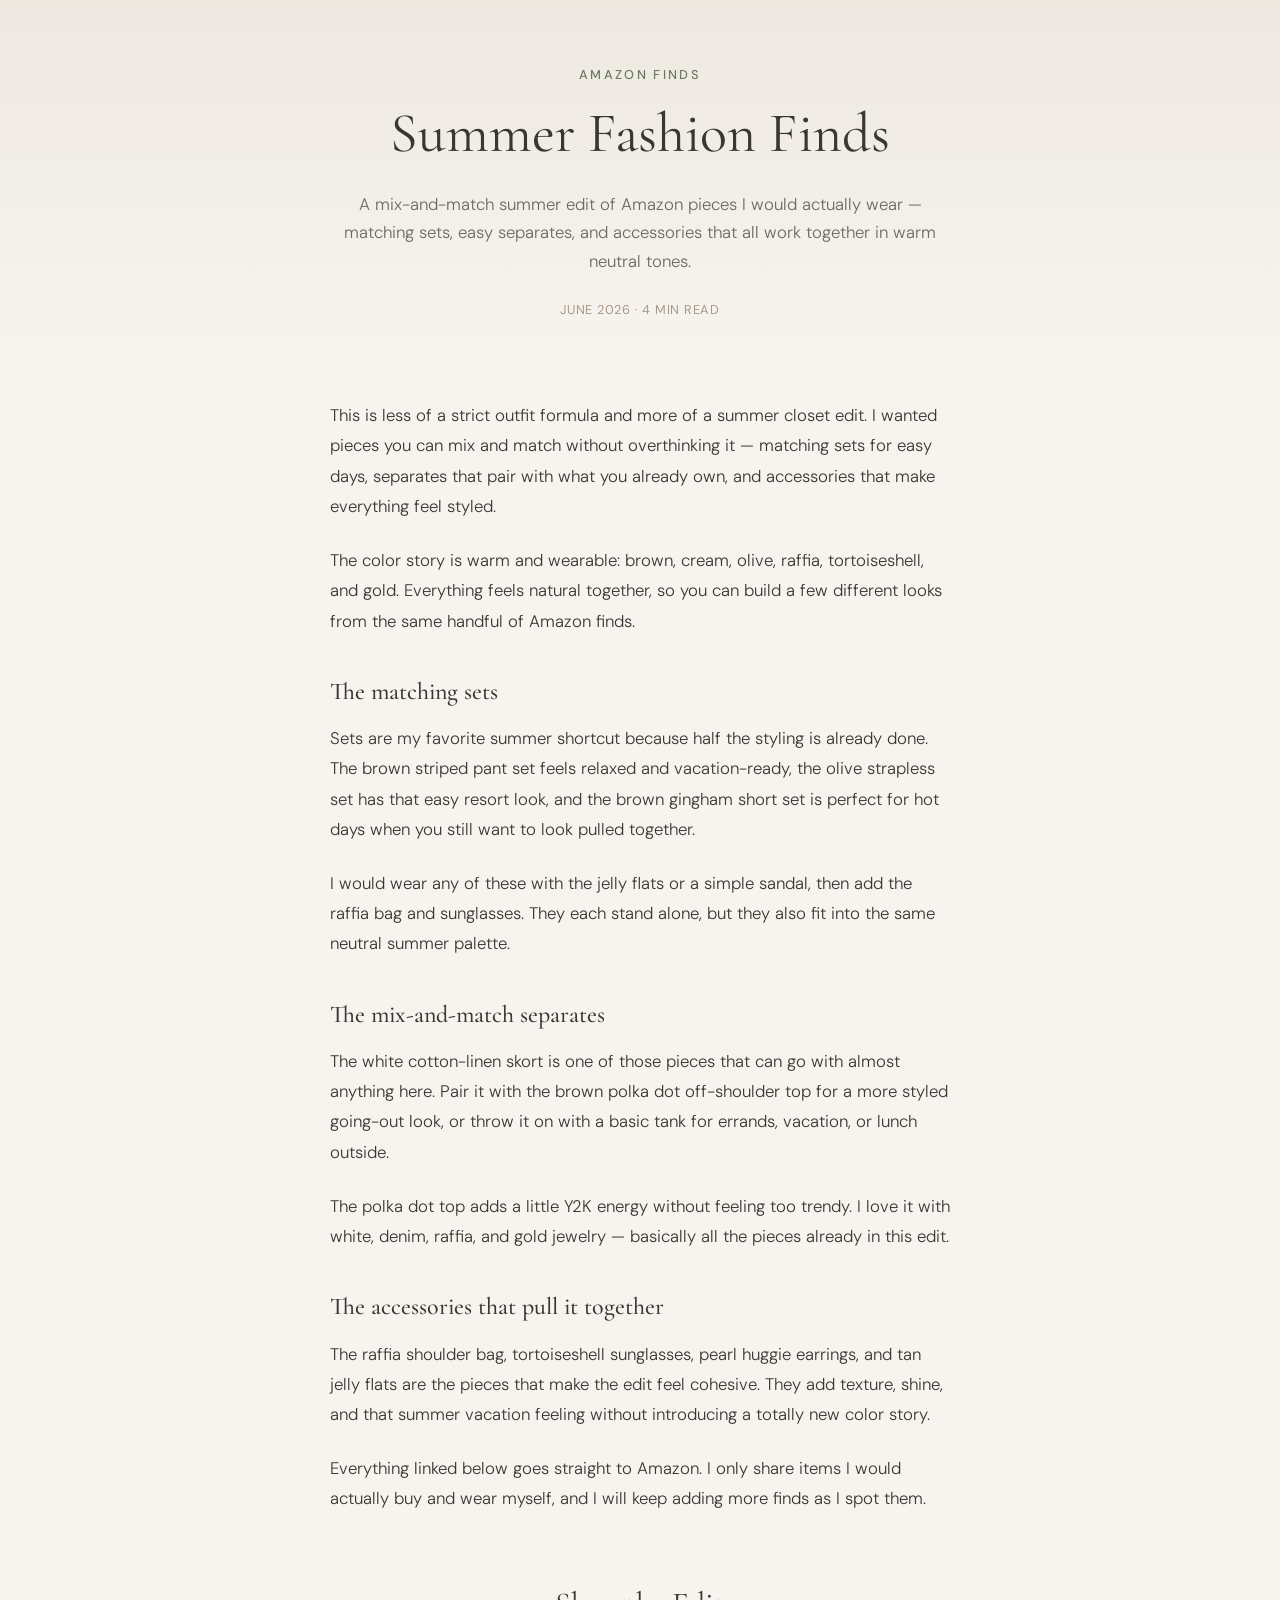
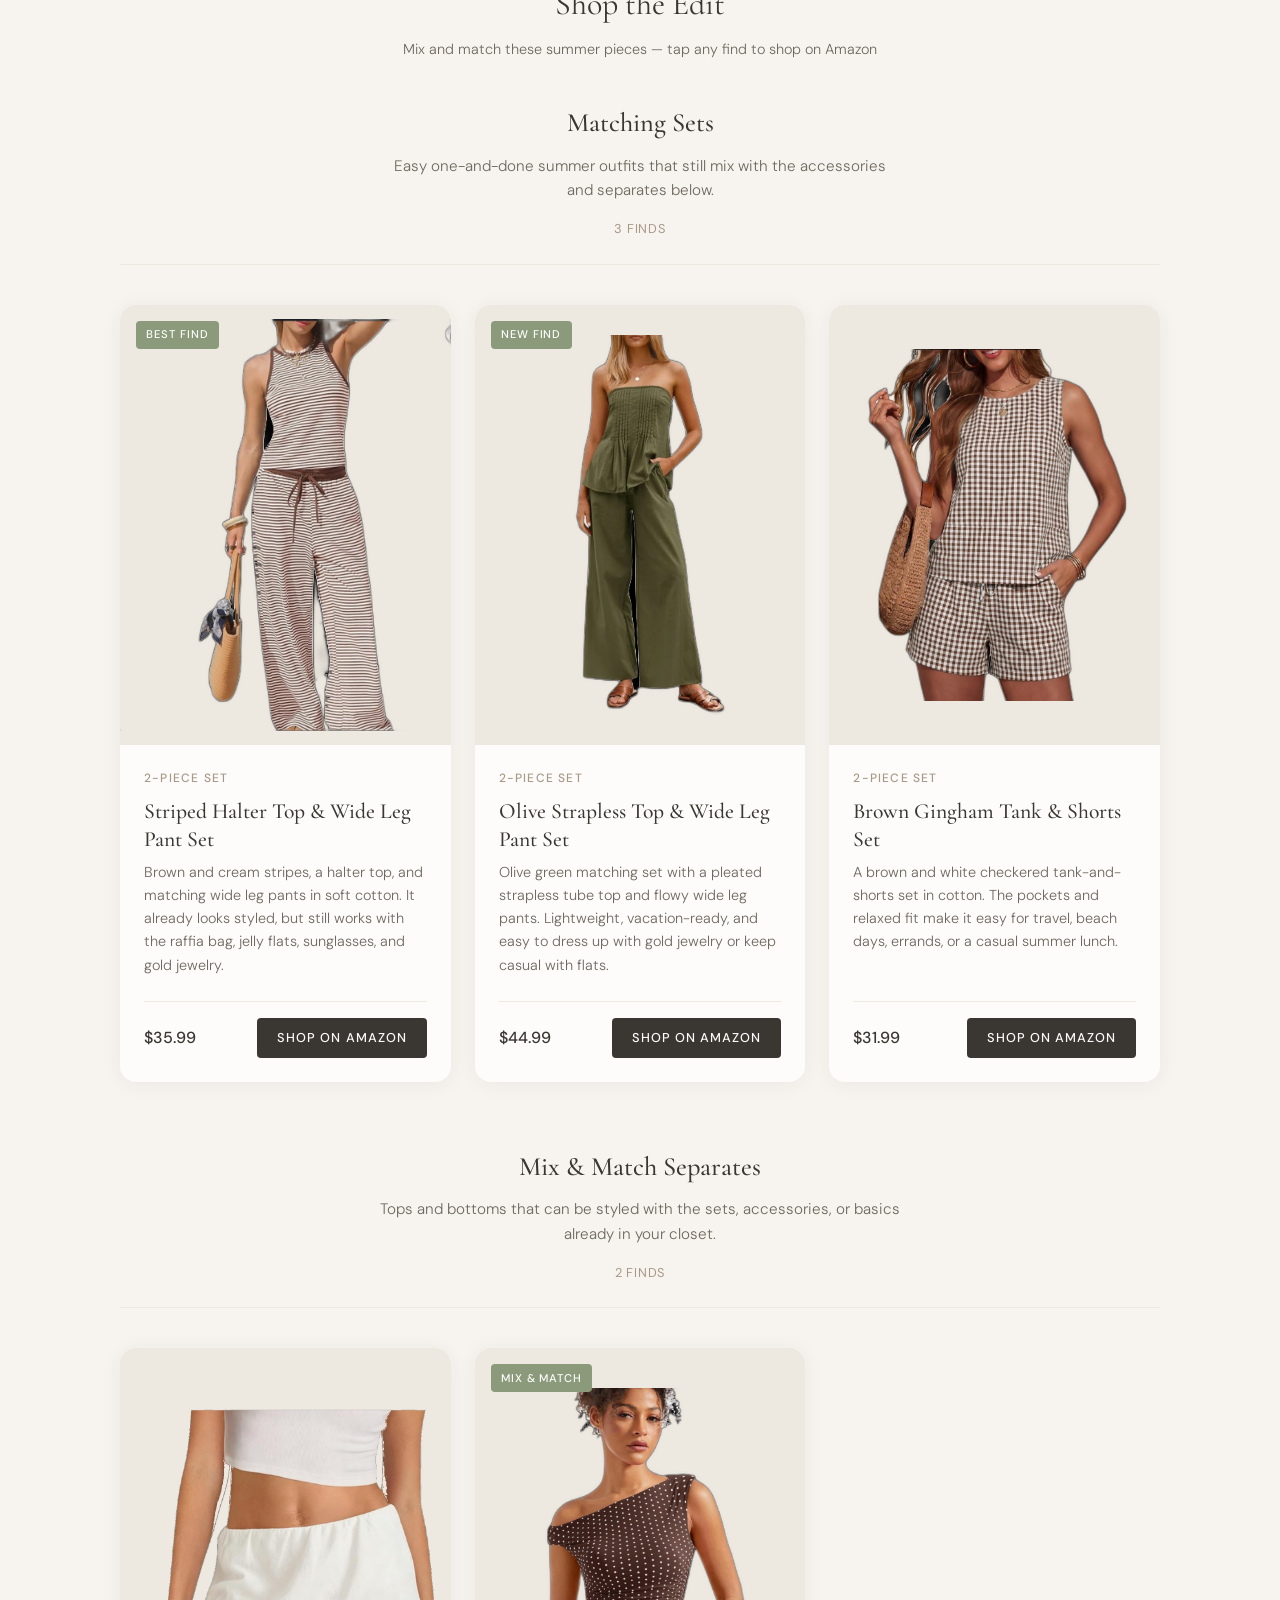
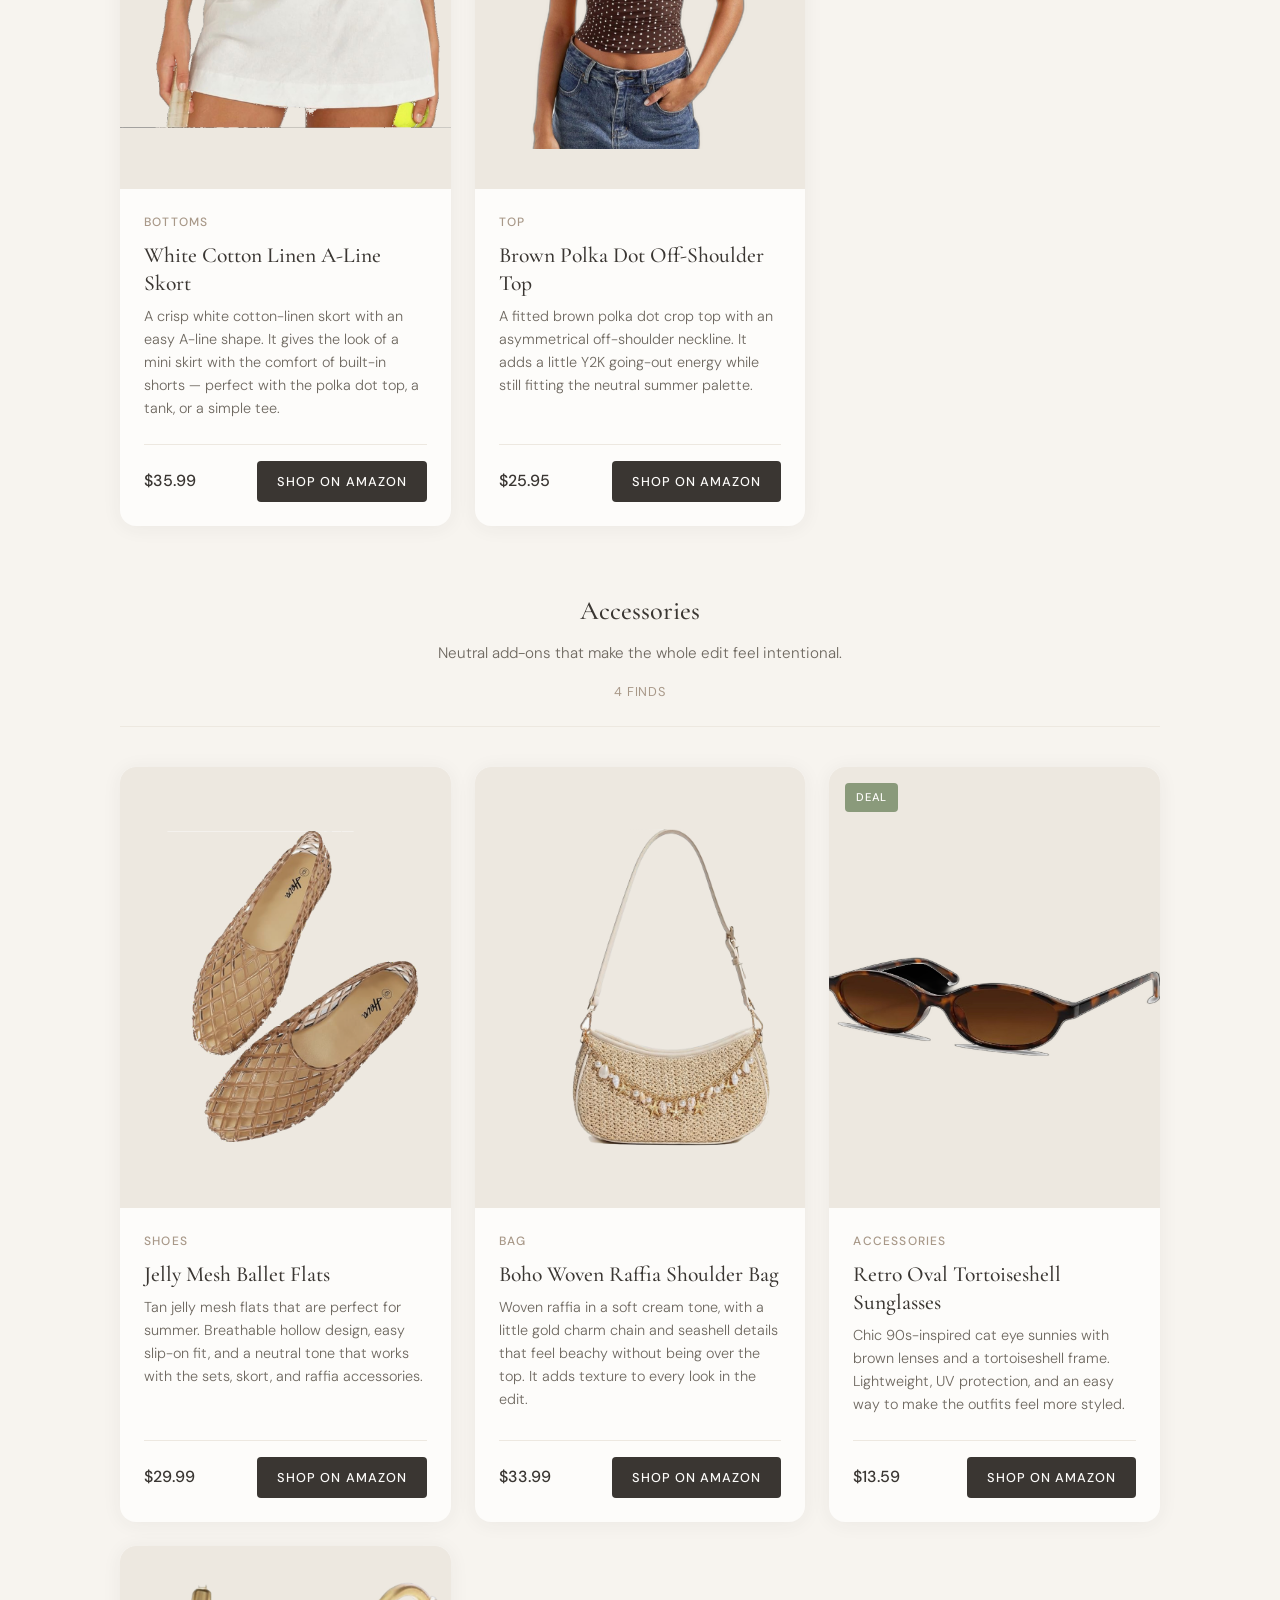
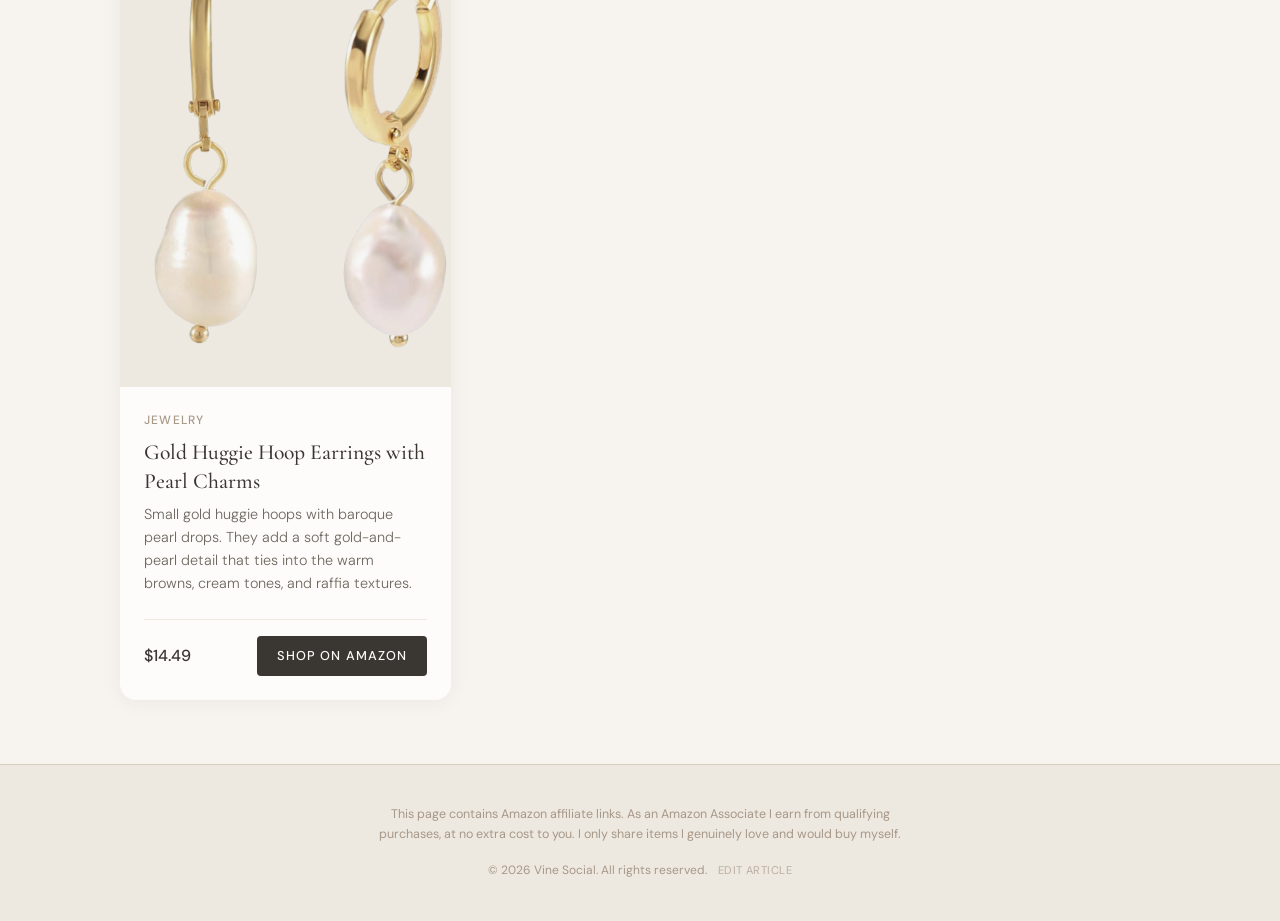
==== index.html @ 77b3d3ae "Create summer fashion finds affiliate site" ====
<!DOCTYPE html>
<html lang="en">
<head>
  <meta charset="UTF-8">
  <meta name="viewport" content="width=device-width, initial-scale=1.0">
  <title>Summer Fashion Finds — Amazon Summer Style</title>
  <meta name="description" content="Mix-and-match Amazon summer fashion finds — matching sets, easy separates, and neutral accessories.">

  <!-- Pinterest / social sharing -->
  <meta property="og:type" content="article">
  <meta property="og:title" content="Summer Fashion Finds — Amazon Summer Style">
  <meta property="og:description" content="My favorite Amazon pieces for warm weather — matching sets, easy separates, and neutral accessories.">
  <meta property="og:image" content="https://images.unsplash.com/photo-1490481651871-ab68de25d43d?w=1200&h=630&fit=crop">
  <meta name="pinterest-rich-pin" content="false">

  <link rel="preconnect" href="https://fonts.googleapis.com">
  <link rel="preconnect" href="https://fonts.gstatic.com" crossorigin>
  <link href="https://fonts.googleapis.com/css2?family=Cormorant+Garamond:ital,wght@0,400;0,500;0,600;1,400&family=DM+Sans:ital,opsz,wght@0,9..40,300;0,9..40,400;0,9..40,500;1,9..40,300&display=swap" rel="stylesheet">
  <link rel="stylesheet" href="styles.css">
</head>
<body>
  <main>
    <section class="hero">
      <div class="container hero-inner">
        <p class="hero-eyebrow" id="hero-eyebrow">Amazon Finds</p>
        <h1 class="hero-title" id="hero-title">Summer Fashion Finds</h1>
        <p class="hero-lead" id="hero-lead"></p>
        <p class="hero-meta" id="hero-meta"></p>
      </div>
    </section>

    <article class="blog container" id="blog">
      <div class="blog-inner" id="blog-content">
        <!-- Blog rendered by app.js -->
      </div>
    </article>

    <section class="collection" id="collection">
      <div class="container">
        <div class="collection-header">
          <h2 id="shop-heading">Shop the Looks</h2>
          <p class="collection-subheading" id="shop-subheading">Mix and match these summer pieces — tap any find to shop on Amazon</p>
        </div>
        <div id="looks-container">
          <!-- Looks rendered by app.js -->
        </div>
      </div>
    </section>
  </main>

  <footer class="site-footer">
    <div class="container footer-inner">
      <p class="disclosure">
        This page contains Amazon affiliate links. As an Amazon Associate I earn from qualifying purchases, 
        at no extra cost to you. I only share items I genuinely love and would buy myself.
      </p>
      <p class="copyright">&copy; <span id="year"></span> <span id="footer-site-name">Vine Social</span>. All rights reserved. <a href="editor.html" class="editor-link">Edit article</a></p>
    </div>
  </footer>

  <script src="items.js"></script>
  <script src="renderer.js"></script>
  <script src="app.js"></script>
</body>
</html>
---- styles.css ----
/* ── Design tokens ─────────────────────────────────────────── */
:root {
  --color-cream: #f7f4ef;
  --color-linen: #ede8e0;
  --color-sand: #d9cfc0;
  --color-taupe: #a89888;
  --color-sage: #8a9a7b;
  --color-sage-dark: #6b7a5e;
  --color-charcoal: #3a3632;
  --color-warm-gray: #6e6860;
  --color-white: #fdfcfa;

  --font-serif: "Cormorant Garamond", Georgia, "Times New Roman", serif;
  --font-sans: "DM Sans", system-ui, -apple-system, sans-serif;

  --radius-sm: 4px;
  --radius-md: 8px;
  --radius-lg: 16px;

  --shadow-soft: 0 2px 20px rgba(58, 54, 50, 0.06);
  --shadow-card: 0 4px 32px rgba(58, 54, 50, 0.08);

  --space-xs: 0.5rem;
  --space-sm: 1rem;
  --space-md: 1.5rem;
  --space-lg: 2.5rem;
  --space-xl: 4rem;
  --space-2xl: 6rem;

  --max-width: 1120px;
  --transition: 0.25s ease;
}

/* ── Reset & base ──────────────────────────────────────────── */
*,
*::before,
*::after {
  box-sizing: border-box;
  margin: 0;
  padding: 0;
}

html {
  scroll-behavior: smooth;
  -webkit-text-size-adjust: 100%;
}

body {
  font-family: var(--font-sans);
  font-size: 1rem;
  font-weight: 400;
  line-height: 1.65;
  color: var(--color-charcoal);
  background-color: var(--color-cream);
  -webkit-font-smoothing: antialiased;
}

img {
  display: block;
  max-width: 100%;
  height: auto;
}

a {
  color: inherit;
  text-decoration: none;
}

/* ── Layout ────────────────────────────────────────────────── */
.container {
  width: 100%;
  max-width: var(--max-width);
  margin-inline: auto;
  padding-inline: var(--space-md);
}

@media (min-width: 768px) {
  .container {
    padding-inline: var(--space-lg);
  }
}

/* ── Header ────────────────────────────────────────────────── */
.site-header {
  position: sticky;
  top: 0;
  z-index: 100;
  background: rgba(247, 244, 239, 0.92);
  backdrop-filter: blur(12px);
  -webkit-backdrop-filter: blur(12px);
  border-bottom: 1px solid var(--color-linen);
}

.site-header .container {
  display: flex;
  align-items: center;
  justify-content: space-between;
  padding-block: var(--space-sm) var(--space-sm);
}

.logo {
  font-family: var(--font-serif);
  font-size: 1.35rem;
  font-weight: 500;
  letter-spacing: 0.02em;
  color: var(--color-charcoal);
}

.site-nav {
  display: flex;
  gap: var(--space-md);
}

.site-nav a {
  font-size: 0.875rem;
  font-weight: 400;
  letter-spacing: 0.04em;
  text-transform: uppercase;
  color: var(--color-warm-gray);
  transition: color var(--transition);
}

.site-nav a:hover {
  color: var(--color-charcoal);
}

/* ── Hero ──────────────────────────────────────────────────── */
.hero {
  padding-block: var(--space-xl) var(--space-lg);
  background: linear-gradient(
    180deg,
    var(--color-linen) 0%,
    var(--color-cream) 100%
  );
  text-align: center;
}

.hero-inner {
  max-width: 680px;
}

.hero-eyebrow {
  font-size: 0.8rem;
  font-weight: 500;
  letter-spacing: 0.18em;
  text-transform: uppercase;
  color: var(--color-sage-dark);
  margin-bottom: var(--space-sm);
}

.hero-title {
  font-family: var(--font-serif);
  font-size: clamp(2.25rem, 6vw, 3.5rem);
  font-weight: 400;
  line-height: 1.15;
  color: var(--color-charcoal);
  margin-bottom: var(--space-md);
}

.hero-lead {
  font-size: 1.05rem;
  font-weight: 300;
  line-height: 1.7;
  color: var(--color-warm-gray);
}

.hero-meta {
  margin-top: var(--space-md);
  font-size: 0.8rem;
  font-weight: 400;
  letter-spacing: 0.06em;
  text-transform: uppercase;
  color: var(--color-taupe);
}

/* ── Blog ──────────────────────────────────────────────────── */
.blog {
  padding-block: var(--space-lg) var(--space-md);
}

.blog-inner {
  max-width: 620px;
  margin-inline: auto;
}

.blog-inner p {
  font-size: 1.05rem;
  font-weight: 300;
  line-height: 1.8;
  color: var(--color-charcoal);
  margin-bottom: var(--space-md);
}

.blog-inner p:last-child {
  margin-bottom: 0;
}

.blog-heading {
  font-family: var(--font-serif);
  font-size: 1.5rem;
  font-weight: 500;
  line-height: 1.3;
  color: var(--color-charcoal);
  margin-top: var(--space-lg);
  margin-bottom: var(--space-sm);
}

.blog-heading:first-child {
  margin-top: 0;
}

/* ── Collection ────────────────────────────────────────────── */
.collection {
  padding-block: var(--space-lg) var(--space-xl);
}

.collection-header {
  text-align: center;
  margin-bottom: var(--space-lg);
}

.collection-header h2 {
  font-family: var(--font-serif);
  font-size: 2rem;
  font-weight: 400;
  margin-bottom: var(--space-xs);
}

.collection-subheading {
  margin-top: var(--space-xs);
  font-size: 0.9rem;
  font-weight: 300;
  color: var(--color-warm-gray);
}

/* ── Look sections ─────────────────────────────────────────── */
.look {
  margin-bottom: var(--space-xl);
}

.look:last-child {
  margin-bottom: 0;
}

.look-header {
  text-align: center;
  margin-bottom: var(--space-lg);
  padding-bottom: var(--space-md);
  border-bottom: 1px solid var(--color-linen);
}

.look-name {
  font-family: var(--font-serif);
  font-size: 1.65rem;
  font-weight: 500;
  color: var(--color-charcoal);
  margin-bottom: var(--space-xs);
}

.look-description {
  max-width: 520px;
  margin-inline: auto;
  margin-bottom: var(--space-sm);
  font-size: 0.95rem;
  font-weight: 300;
  line-height: 1.6;
  color: var(--color-warm-gray);
}

.look-meta {
  display: flex;
  flex-wrap: wrap;
  align-items: center;
  justify-content: center;
  gap: var(--space-sm);
}

.look-count {
  font-size: 0.8rem;
  letter-spacing: 0.06em;
  text-transform: uppercase;
  color: var(--color-taupe);
}

.look-total {
  font-family: var(--font-serif);
  font-size: 1.1rem;
  font-style: italic;
  color: var(--color-sage-dark);
}

.look-budget {
  padding: 0.3rem 0.7rem;
  font-size: 0.7rem;
  font-weight: 500;
  letter-spacing: 0.08em;
  text-transform: uppercase;
  border-radius: var(--radius-sm);
}

.look-budget-ok {
  color: var(--color-white);
  background: var(--color-sage);
}

.look-budget-over {
  color: #fff;
  background: #a85858;
}

/* ── Product grid ──────────────────────────────────────────── */
.product-grid {
  display: grid;
  grid-template-columns: 1fr;
  gap: var(--space-lg);
}

@media (min-width: 540px) {
  .product-grid {
    grid-template-columns: repeat(2, 1fr);
  }
}

@media (min-width: 900px) {
  .product-grid {
    grid-template-columns: repeat(3, 1fr);
    gap: var(--space-md);
  }
}

/* ── Product card ──────────────────────────────────────────── */
.product-card {
  display: flex;
  flex-direction: column;
  background: var(--color-white);
  border-radius: var(--radius-lg);
  overflow: hidden;
  box-shadow: var(--shadow-soft);
  transition: box-shadow var(--transition), transform var(--transition);
}

.product-card:hover {
  box-shadow: var(--shadow-card);
  transform: translateY(-2px);
}

.product-image-wrap {
  position: relative;
  aspect-ratio: 3 / 4;
  overflow: hidden;
  background: var(--color-linen);
}

.product-image-wrap img {
  width: 100%;
  height: 100%;
  object-fit: contain;
  object-position: center;
  transition: transform 0.5s ease;
}

.product-card:hover .product-image-wrap img {
  transform: scale(1.03);
}

.product-badge {
  position: absolute;
  top: var(--space-sm);
  left: var(--space-sm);
  padding: 0.3rem 0.65rem;
  font-size: 0.7rem;
  font-weight: 500;
  letter-spacing: 0.08em;
  text-transform: uppercase;
  color: var(--color-white);
  background: var(--color-sage);
  border-radius: var(--radius-sm);
}

.product-body {
  display: flex;
  flex-direction: column;
  flex: 1;
  padding: var(--space-md);
  gap: var(--space-xs);
}

.product-category {
  font-size: 0.75rem;
  font-weight: 500;
  letter-spacing: 0.1em;
  text-transform: uppercase;
  color: var(--color-taupe);
}

.product-title {
  font-family: var(--font-serif);
  font-size: 1.35rem;
  font-weight: 500;
  line-height: 1.3;
  color: var(--color-charcoal);
}

.product-description {
  font-size: 0.9rem;
  font-weight: 300;
  line-height: 1.6;
  color: var(--color-warm-gray);
  flex: 1;
}

.product-footer {
  display: flex;
  align-items: center;
  justify-content: space-between;
  margin-top: var(--space-sm);
  padding-top: var(--space-sm);
  border-top: 1px solid var(--color-linen);
}

.product-price {
  font-size: 1rem;
  font-weight: 500;
  color: var(--color-charcoal);
}

.btn-shop {
  display: inline-flex;
  align-items: center;
  justify-content: center;
  padding: 0.6rem 1.25rem;
  font-family: var(--font-sans);
  font-size: 0.8rem;
  font-weight: 500;
  letter-spacing: 0.08em;
  text-transform: uppercase;
  color: var(--color-white);
  background: var(--color-charcoal);
  border: none;
  border-radius: var(--radius-sm);
  cursor: pointer;
  transition: background var(--transition), transform var(--transition);
}

.btn-shop:hover {
  background: var(--color-sage-dark);
}

.btn-shop:active {
  transform: scale(0.98);
}

/* ── Footer ────────────────────────────────────────────────── */
.site-footer {
  padding-block: var(--space-lg);
  background: var(--color-linen);
  border-top: 1px solid var(--color-sand);
}

.footer-inner {
  text-align: center;
}

.disclosure {
  max-width: 560px;
  margin-inline: auto;
  margin-bottom: var(--space-sm);
  font-size: 0.78rem;
  line-height: 1.6;
  color: var(--color-taupe);
}

.copyright {
  font-size: 0.75rem;
  color: var(--color-taupe);
}

.editor-link {
  margin-left: 0.5rem;
  font-size: 0.7rem;
  letter-spacing: 0.04em;
  text-transform: uppercase;
  color: var(--color-taupe);
  opacity: 0.7;
  transition: opacity var(--transition);
}

.editor-link:hover {
  opacity: 1;
  color: var(--color-charcoal);
}
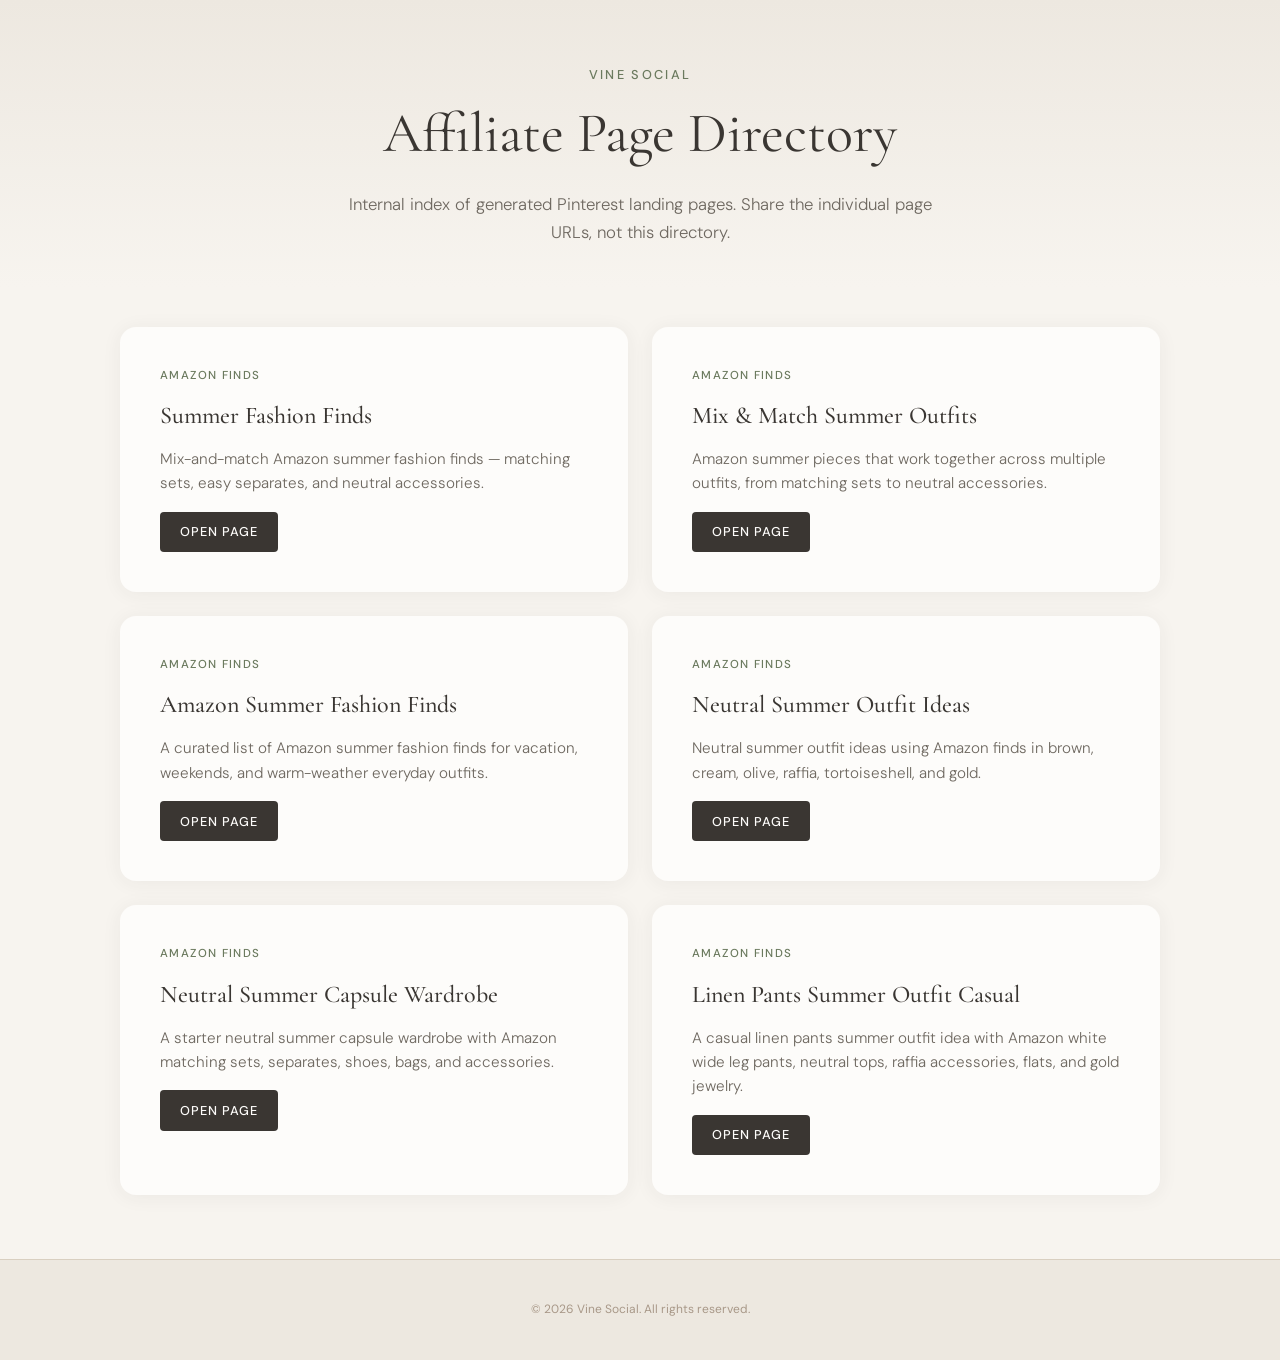
==== commit 1a2e2e21: "Build scalable affiliate landing pages Co-authored-by: Cursor <cursoragent@cursor.com>" ====
--- a/index.html
+++ b/index.html
@@ -3,63 +3,74 @@
 <head>
   <meta charset="UTF-8">
   <meta name="viewport" content="width=device-width, initial-scale=1.0">
-  <title>Summer Fashion Finds — Amazon Summer Style</title>
-  <meta name="description" content="Mix-and-match Amazon summer fashion finds — matching sets, easy separates, and neutral accessories.">
-
-  <!-- Pinterest / social sharing -->
-  <meta property="og:type" content="article">
-  <meta property="og:title" content="Summer Fashion Finds — Amazon Summer Style">
-  <meta property="og:description" content="My favorite Amazon pieces for warm weather — matching sets, easy separates, and neutral accessories.">
-  <meta property="og:image" content="https://images.unsplash.com/photo-1490481651871-ab68de25d43d?w=1200&h=630&fit=crop">
-  <meta name="pinterest-rich-pin" content="false">
-
+  <title>Authentic Finds — Affiliate Page Directory</title>
+  <meta name="description" content="A directory of Vine Social affiliate landing pages for Pinterest traffic.">
   <link rel="preconnect" href="https://fonts.googleapis.com">
   <link rel="preconnect" href="https://fonts.gstatic.com" crossorigin>
   <link href="https://fonts.googleapis.com/css2?family=Cormorant+Garamond:ital,wght@0,400;0,500;0,600;1,400&family=DM+Sans:ital,opsz,wght@0,9..40,300;0,9..40,400;0,9..40,500;1,9..40,300&display=swap" rel="stylesheet">
-  <link rel="stylesheet" href="styles.css">
+  <link rel="stylesheet" href="/styles.css">
 </head>
 <body>
   <main>
     <section class="hero">
       <div class="container hero-inner">
-        <p class="hero-eyebrow" id="hero-eyebrow">Amazon Finds</p>
-        <h1 class="hero-title" id="hero-title">Summer Fashion Finds</h1>
-        <p class="hero-lead" id="hero-lead"></p>
-        <p class="hero-meta" id="hero-meta"></p>
+        <p class="hero-eyebrow">Vine Social</p>
+        <h1 class="hero-title">Affiliate Page Directory</h1>
+        <p class="hero-lead">Internal index of generated Pinterest landing pages. Share the individual page URLs, not this directory.</p>
       </div>
     </section>
 
-    <article class="blog container" id="blog">
-      <div class="blog-inner" id="blog-content">
-        <!-- Blog rendered by app.js -->
-      </div>
-    </article>
-
-    <section class="collection" id="collection">
-      <div class="container">
-        <div class="collection-header">
-          <h2 id="shop-heading">Shop the Looks</h2>
-          <p class="collection-subheading" id="shop-subheading">Mix and match these summer pieces — tap any find to shop on Amazon</p>
-        </div>
-        <div id="looks-container">
-          <!-- Looks rendered by app.js -->
-        </div>
+    <section class="collection">
+      <div class="container directory-grid">
+        
+        <article class="directory-card">
+          <p class="directory-eyebrow">Amazon Finds</p>
+          <h2>Summer Fashion Finds</h2>
+          <p>Mix-and-match Amazon summer fashion finds — matching sets, easy separates, and neutral accessories.</p>
+          <a class="btn-shop" href="/summer-fashion-finds/">Open Page</a>
+        </article>
+        <article class="directory-card">
+          <p class="directory-eyebrow">Amazon Finds</p>
+          <h2>Mix &amp; Match Summer Outfits</h2>
+          <p>Amazon summer pieces that work together across multiple outfits, from matching sets to neutral accessories.</p>
+          <a class="btn-shop" href="/mix-and-match-summer-outfits/">Open Page</a>
+        </article>
+        <article class="directory-card">
+          <p class="directory-eyebrow">Amazon Finds</p>
+          <h2>Amazon Summer Fashion Finds</h2>
+          <p>A curated list of Amazon summer fashion finds for vacation, weekends, and warm-weather everyday outfits.</p>
+          <a class="btn-shop" href="/amazon-summer-fashion-finds/">Open Page</a>
+        </article>
+        <article class="directory-card">
+          <p class="directory-eyebrow">Amazon Finds</p>
+          <h2>Neutral Summer Outfit Ideas</h2>
+          <p>Neutral summer outfit ideas using Amazon finds in brown, cream, olive, raffia, tortoiseshell, and gold.</p>
+          <a class="btn-shop" href="/neutral-summer-outfit-ideas/">Open Page</a>
+        </article>
+        <article class="directory-card">
+          <p class="directory-eyebrow">Amazon Finds</p>
+          <h2>Neutral Summer Capsule Wardrobe</h2>
+          <p>A starter neutral summer capsule wardrobe with Amazon matching sets, separates, shoes, bags, and accessories.</p>
+          <a class="btn-shop" href="/neutral-summer-capsule-wardrobe/">Open Page</a>
+        </article>
+        <article class="directory-card">
+          <p class="directory-eyebrow">Amazon Finds</p>
+          <h2>Linen Pants Summer Outfit Casual</h2>
+          <p>A casual linen pants summer outfit idea with Amazon white wide leg pants, neutral tops, raffia accessories, flats, and gold jewelry.</p>
+          <a class="btn-shop" href="/linen-pants-summer-outfit-casual/">Open Page</a>
+        </article>
       </div>
     </section>
   </main>
 
   <footer class="site-footer">
     <div class="container footer-inner">
-      <p class="disclosure">
-        This page contains Amazon affiliate links. As an Amazon Associate I earn from qualifying purchases, 
-        at no extra cost to you. I only share items I genuinely love and would buy myself.
-      </p>
-      <p class="copyright">&copy; <span id="year"></span> <span id="footer-site-name">Vine Social</span>. All rights reserved. <a href="editor.html" class="editor-link">Edit article</a></p>
+      <p class="copyright">&copy; <span id="year"></span> Vine Social. All rights reserved.</p>
     </div>
   </footer>
 
-  <script src="items.js"></script>
-  <script src="renderer.js"></script>
-  <script src="app.js"></script>
+  <script>
+    document.getElementById("year").textContent = new Date().getFullYear();
+  </script>
 </body>
 </html>
--- a/styles.css
+++ b/styles.css
@@ -233,6 +233,53 @@
   color: var(--color-warm-gray);
 }
 
+/* ── Directory homepage ────────────────────────────────────── */
+.directory-grid {
+  display: grid;
+  grid-template-columns: 1fr;
+  gap: var(--space-md);
+}
+
+@media (min-width: 760px) {
+  .directory-grid {
+    grid-template-columns: repeat(2, 1fr);
+  }
+}
+
+.directory-card {
+  display: flex;
+  flex-direction: column;
+  align-items: flex-start;
+  gap: var(--space-sm);
+  padding: var(--space-lg);
+  background: var(--color-white);
+  border-radius: var(--radius-lg);
+  box-shadow: var(--shadow-soft);
+}
+
+.directory-card h2 {
+  font-family: var(--font-serif);
+  font-size: 1.5rem;
+  font-weight: 500;
+  line-height: 1.25;
+  color: var(--color-charcoal);
+}
+
+.directory-card p {
+  font-size: 0.95rem;
+  font-weight: 300;
+  line-height: 1.6;
+  color: var(--color-warm-gray);
+}
+
+.directory-eyebrow {
+  font-size: 0.72rem !important;
+  font-weight: 500 !important;
+  letter-spacing: 0.12em;
+  text-transform: uppercase;
+  color: var(--color-sage-dark) !important;
+}
+
 /* ── Look sections ─────────────────────────────────────────── */
 .look {
   margin-bottom: var(--space-xl);
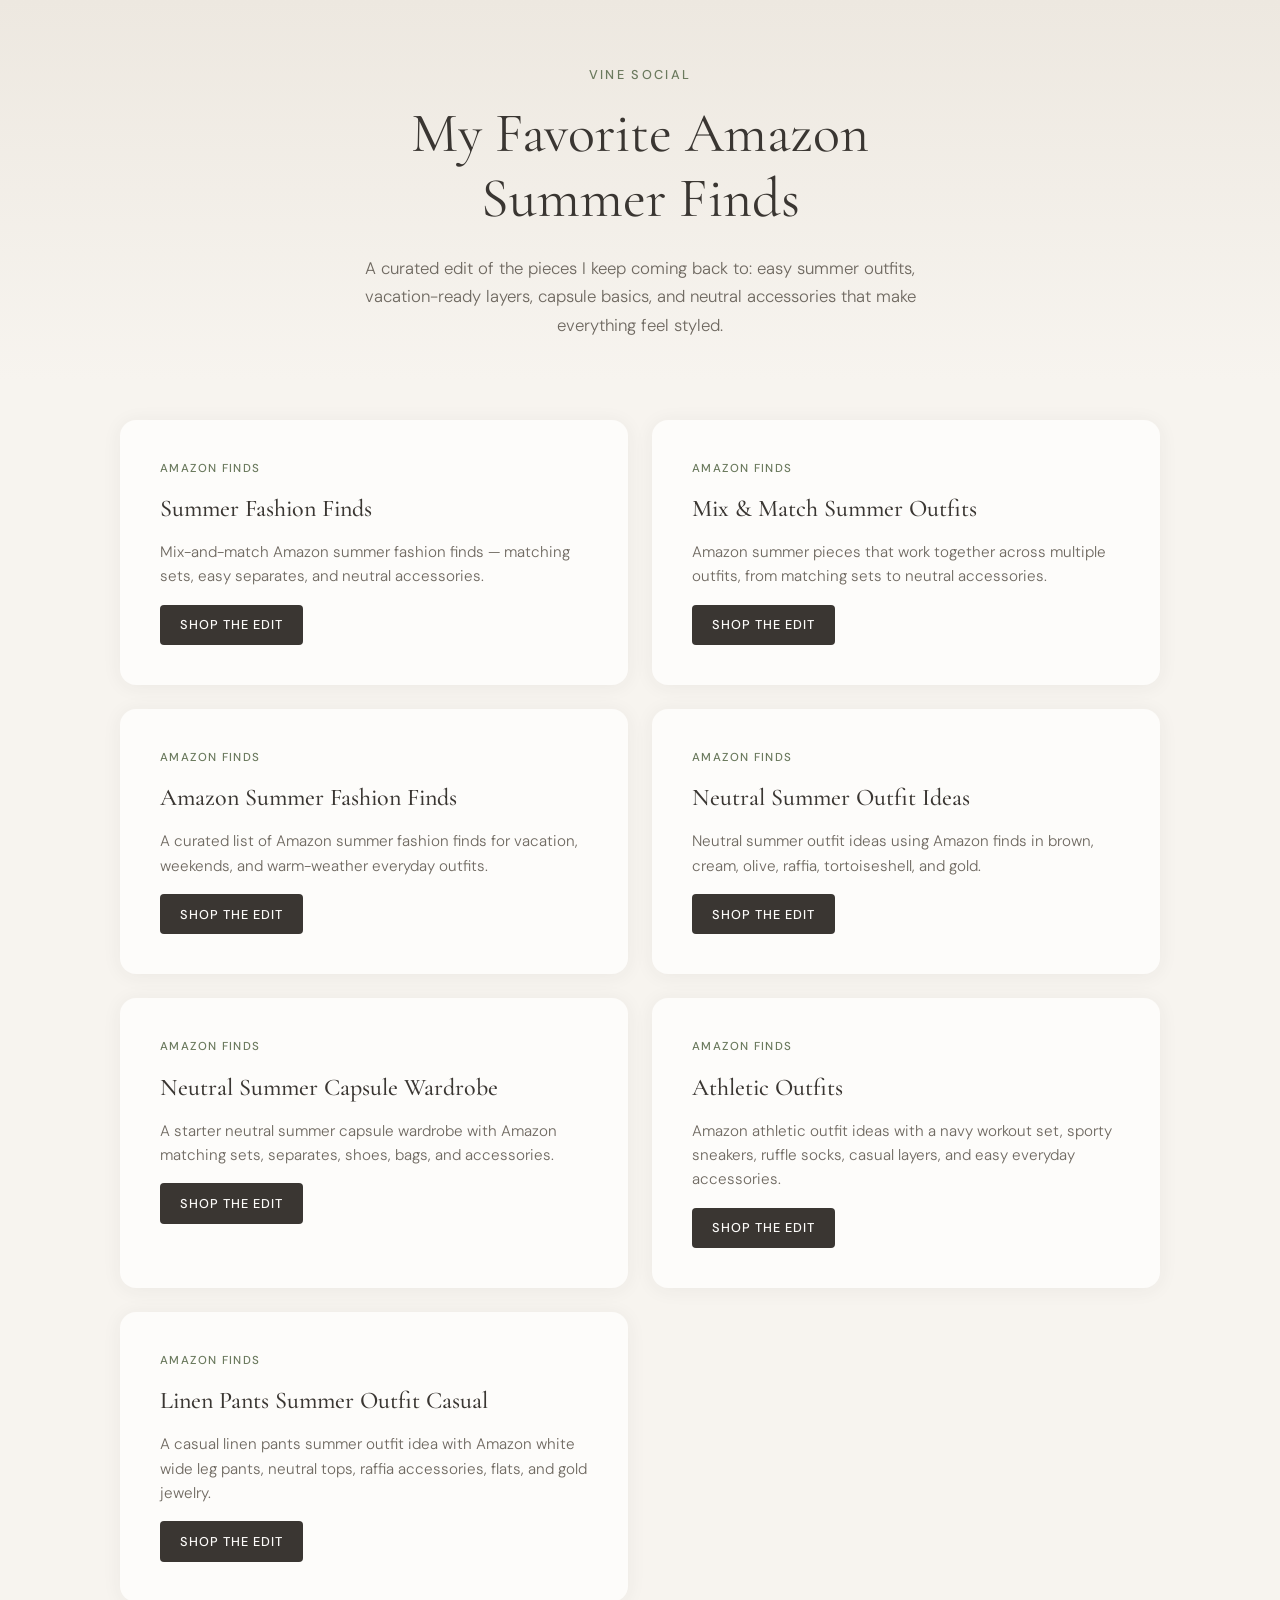
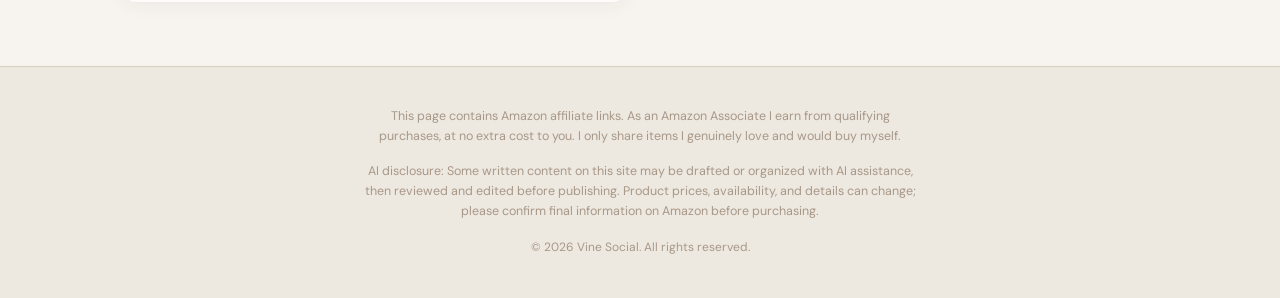
==== commit 5c1739e2: "Add athletic outfits landing page Co-authored-by: Cursor <cursoragent@cursor.com>" ====
--- a/index.html
+++ b/index.html
@@ -3,20 +3,24 @@
 <head>
   <meta charset="UTF-8">
   <meta name="viewport" content="width=device-width, initial-scale=1.0">
-  <title>Authentic Finds — Affiliate Page Directory</title>
-  <meta name="description" content="A directory of Vine Social affiliate landing pages for Pinterest traffic.">
+  <title>Authentic Finds — My Favorite Amazon Summer Finds</title>
+  <meta name="description" content="Shop my favorite Amazon summer fashion finds, from vacation outfits and capsule basics to neutral accessories.">
+  <meta name="p:domain_verify" content="4b321b1b33fb1010955bd7763c6c0ed1">
   <link rel="preconnect" href="https://fonts.googleapis.com">
   <link rel="preconnect" href="https://fonts.gstatic.com" crossorigin>
   <link href="https://fonts.googleapis.com/css2?family=Cormorant+Garamond:ital,wght@0,400;0,500;0,600;1,400&family=DM+Sans:ital,opsz,wght@0,9..40,300;0,9..40,400;0,9..40,500;1,9..40,300&display=swap" rel="stylesheet">
   <link rel="stylesheet" href="/styles.css">
+  
+  <!-- Vercel Web Analytics -->
+  <script defer src="https://cdn.vercel-insights.com/v1/script.js"></script>
 </head>
 <body>
   <main>
     <section class="hero">
       <div class="container hero-inner">
         <p class="hero-eyebrow">Vine Social</p>
-        <h1 class="hero-title">Affiliate Page Directory</h1>
-        <p class="hero-lead">Internal index of generated Pinterest landing pages. Share the individual page URLs, not this directory.</p>
+        <h1 class="hero-title">My Favorite Amazon Summer Finds</h1>
+        <p class="hero-lead">A curated edit of the pieces I keep coming back to: easy summer outfits, vacation-ready layers, capsule basics, and neutral accessories that make everything feel styled.</p>
       </div>
     </section>
 
@@ -27,37 +31,43 @@
           <p class="directory-eyebrow">Amazon Finds</p>
           <h2>Summer Fashion Finds</h2>
           <p>Mix-and-match Amazon summer fashion finds — matching sets, easy separates, and neutral accessories.</p>
-          <a class="btn-shop" href="/summer-fashion-finds/">Open Page</a>
+          <a class="btn-shop" href="/summer-fashion-finds/">Shop the Edit</a>
         </article>
         <article class="directory-card">
           <p class="directory-eyebrow">Amazon Finds</p>
           <h2>Mix &amp; Match Summer Outfits</h2>
           <p>Amazon summer pieces that work together across multiple outfits, from matching sets to neutral accessories.</p>
-          <a class="btn-shop" href="/mix-and-match-summer-outfits/">Open Page</a>
+          <a class="btn-shop" href="/mix-and-match-summer-outfits/">Shop the Edit</a>
         </article>
         <article class="directory-card">
           <p class="directory-eyebrow">Amazon Finds</p>
           <h2>Amazon Summer Fashion Finds</h2>
           <p>A curated list of Amazon summer fashion finds for vacation, weekends, and warm-weather everyday outfits.</p>
-          <a class="btn-shop" href="/amazon-summer-fashion-finds/">Open Page</a>
+          <a class="btn-shop" href="/amazon-summer-fashion-finds/">Shop the Edit</a>
         </article>
         <article class="directory-card">
           <p class="directory-eyebrow">Amazon Finds</p>
           <h2>Neutral Summer Outfit Ideas</h2>
           <p>Neutral summer outfit ideas using Amazon finds in brown, cream, olive, raffia, tortoiseshell, and gold.</p>
-          <a class="btn-shop" href="/neutral-summer-outfit-ideas/">Open Page</a>
+          <a class="btn-shop" href="/neutral-summer-outfit-ideas/">Shop the Edit</a>
         </article>
         <article class="directory-card">
           <p class="directory-eyebrow">Amazon Finds</p>
           <h2>Neutral Summer Capsule Wardrobe</h2>
           <p>A starter neutral summer capsule wardrobe with Amazon matching sets, separates, shoes, bags, and accessories.</p>
-          <a class="btn-shop" href="/neutral-summer-capsule-wardrobe/">Open Page</a>
+          <a class="btn-shop" href="/neutral-summer-capsule-wardrobe/">Shop the Edit</a>
+        </article>
+        <article class="directory-card">
+          <p class="directory-eyebrow">Amazon Finds</p>
+          <h2>Athletic Outfits</h2>
+          <p>Amazon athletic outfit ideas with a navy workout set, sporty sneakers, ruffle socks, casual layers, and easy everyday accessories.</p>
+          <a class="btn-shop" href="/athletic-outfits/">Shop the Edit</a>
         </article>
         <article class="directory-card">
           <p class="directory-eyebrow">Amazon Finds</p>
           <h2>Linen Pants Summer Outfit Casual</h2>
           <p>A casual linen pants summer outfit idea with Amazon white wide leg pants, neutral tops, raffia accessories, flats, and gold jewelry.</p>
-          <a class="btn-shop" href="/linen-pants-summer-outfit-casual/">Open Page</a>
+          <a class="btn-shop" href="/linen-pants-summer-outfit-casual/">Shop the Edit</a>
         </article>
       </div>
     </section>
@@ -65,6 +75,15 @@
 
   <footer class="site-footer">
     <div class="container footer-inner">
+      <p class="disclosure">
+        This page contains Amazon affiliate links. As an Amazon Associate I earn from qualifying purchases,
+        at no extra cost to you. I only share items I genuinely love and would buy myself.
+      </p>
+      <p class="disclosure">
+        AI disclosure: Some written content on this site may be drafted or organized with AI assistance,
+        then reviewed and edited before publishing. Product prices, availability, and details can change;
+        please confirm final information on Amazon before purchasing.
+      </p>
       <p class="copyright">&copy; <span id="year"></span> Vine Social. All rights reserved.</p>
     </div>
   </footer>
--- a/styles.css
+++ b/styles.css
@@ -406,6 +406,57 @@
   transition: transform 0.5s ease;
 }
 
+.product-image--striped-halter-pant-set img,
+.product-image--olive-strapless-pant-set img,
+.product-image--brown-gingham-short-set img,
+.product-image--butter-yellow-striped-short-set img,
+.product-image--white-crochet-swim-cover-up img,
+.product-image--white-linen-skort img,
+.product-image--white-linen-wide-leg-pants img,
+.product-image--striped-barrel-drawstring-pants img,
+.product-image--brown-polka-dot-top img,
+.product-image--white-ribbed-racerback-tank img,
+.product-image--denim-button-down-shirt img {
+  width: 112%;
+  height: 112%;
+  margin: -6%;
+  object-fit: cover;
+}
+
+.product-image--striped-halter-pant-set img,
+.product-image--olive-strapless-pant-set img,
+.product-image--brown-gingham-short-set img {
+  object-position: center top;
+}
+
+.product-image--brown-gingham-short-set img {
+  object-position: center -2rem;
+}
+
+.product-image--butter-yellow-striped-short-set img {
+  width: 120%;
+  height: 120%;
+  margin: -10%;
+}
+
+.product-image--white-crochet-swim-cover-up img,
+.product-image--white-linen-skort img,
+.product-image--brown-polka-dot-top img,
+.product-image--white-ribbed-racerback-tank img {
+  object-position: center top;
+}
+
+.product-image--white-linen-wide-leg-pants img {
+  object-position: center bottom;
+}
+
+.product-image--starfish-pearl-necklace img {
+  width: 100%;
+  height: 100%;
+  margin: 0;
+  object-fit: cover;
+}
+
 .product-card:hover .product-image-wrap img {
   transform: scale(1.03);
 }
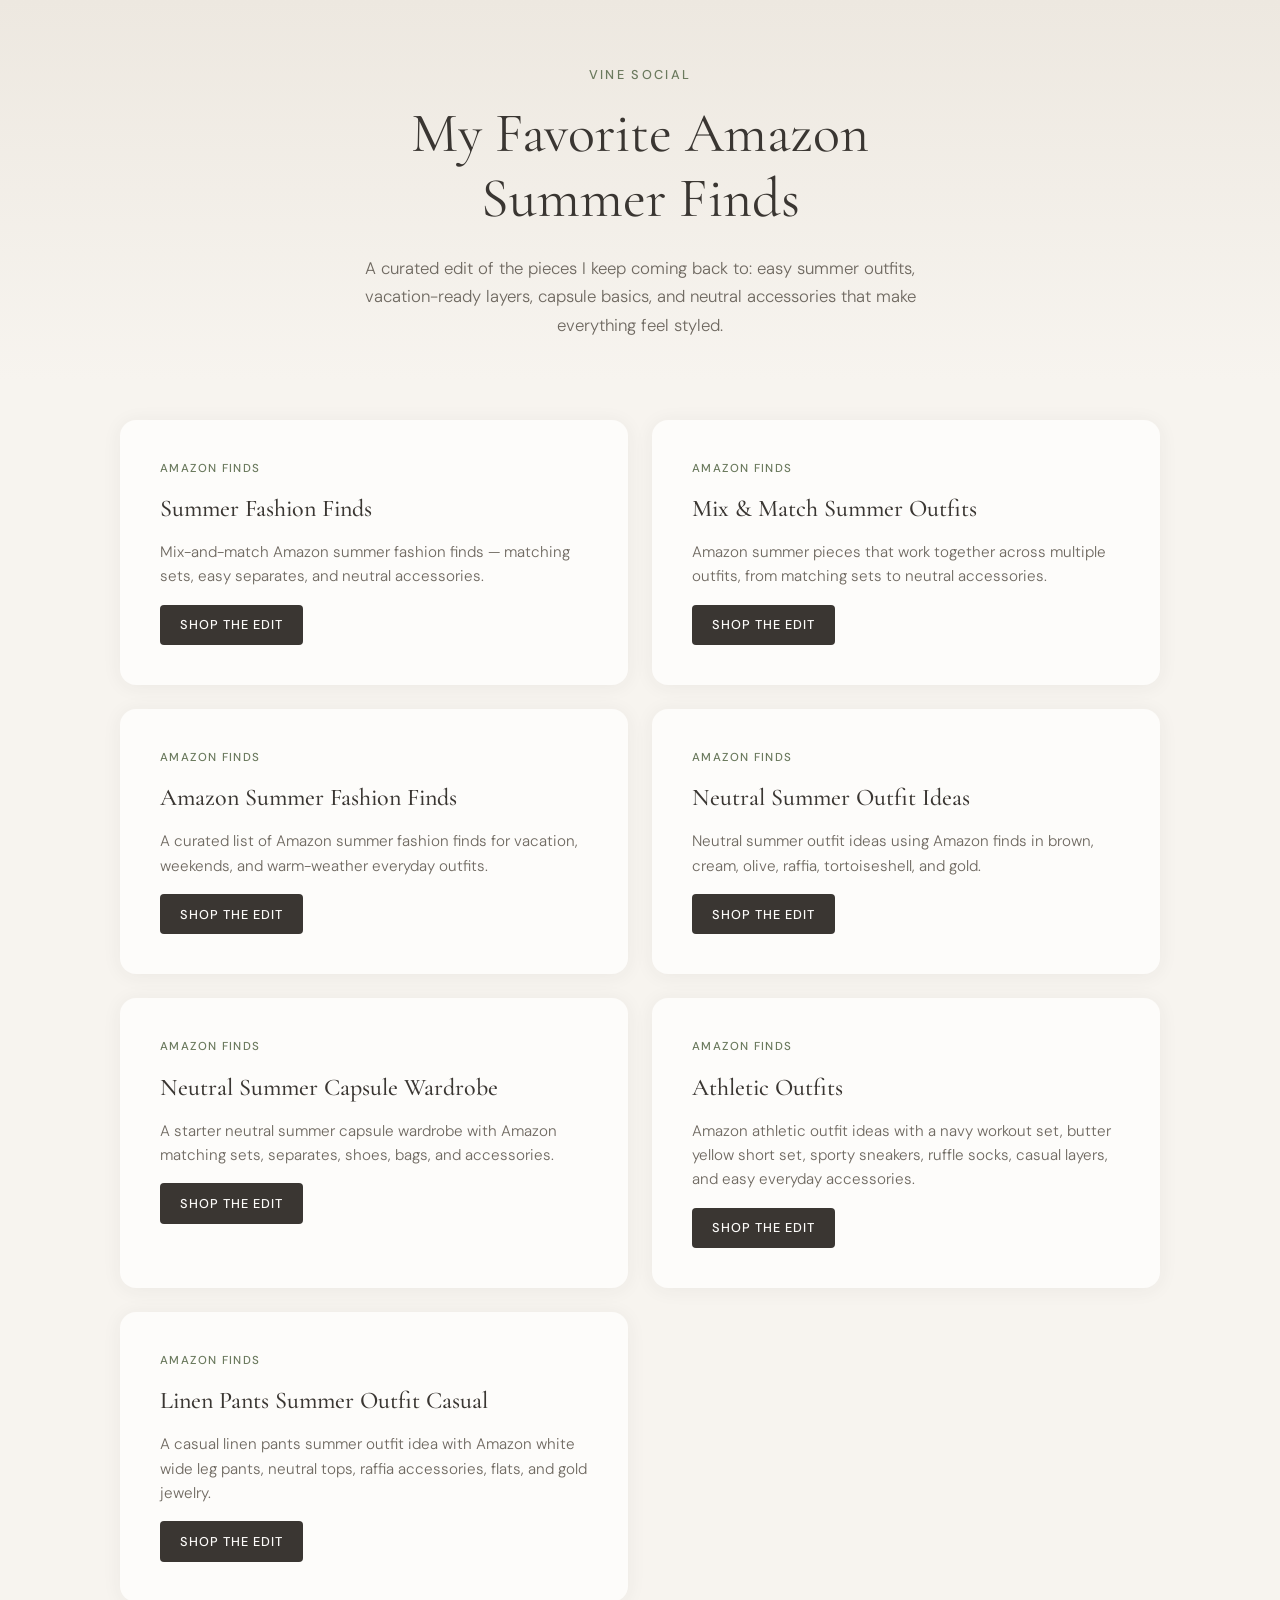
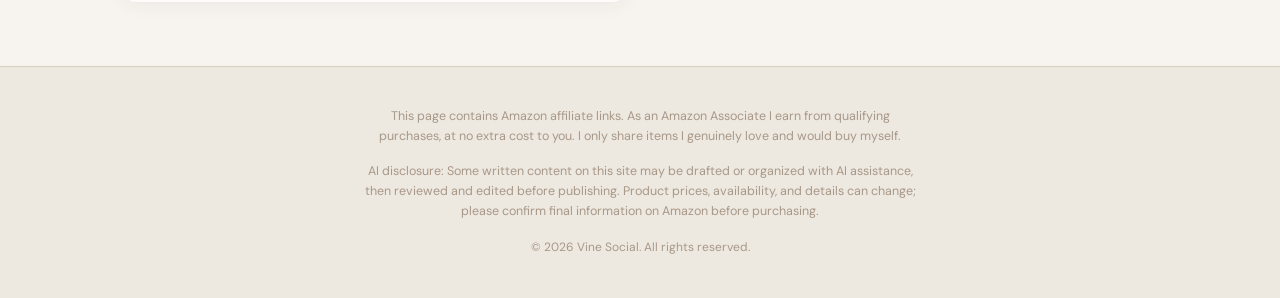
==== commit 869aae21: "Update athletic outfits page" ====
--- a/index.html
+++ b/index.html
@@ -60,7 +60,7 @@
         <article class="directory-card">
           <p class="directory-eyebrow">Amazon Finds</p>
           <h2>Athletic Outfits</h2>
-          <p>Amazon athletic outfit ideas with a navy workout set, sporty sneakers, ruffle socks, casual layers, and easy everyday accessories.</p>
+          <p>Amazon athletic outfit ideas with a navy workout set, butter yellow short set, sporty sneakers, ruffle socks, casual layers, and easy everyday accessories.</p>
           <a class="btn-shop" href="/athletic-outfits/">Shop the Edit</a>
         </article>
         <article class="directory-card">
